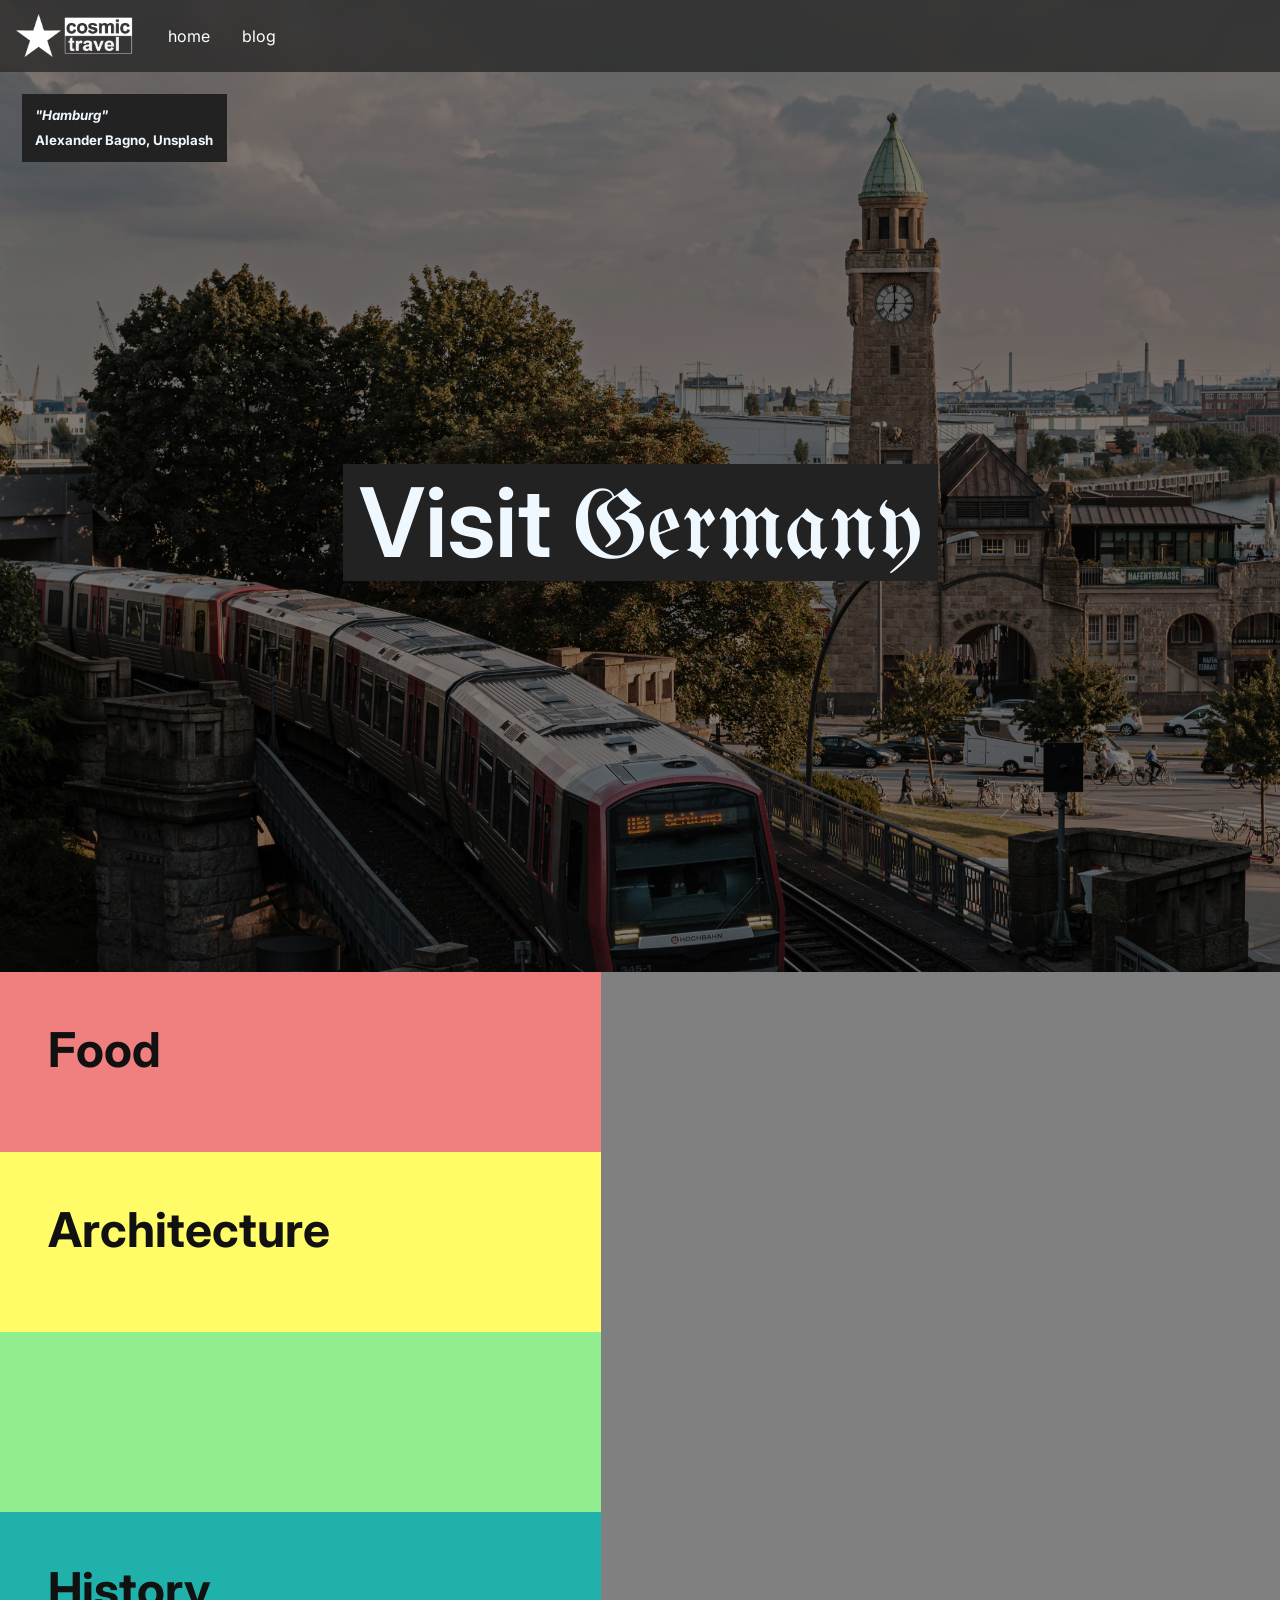
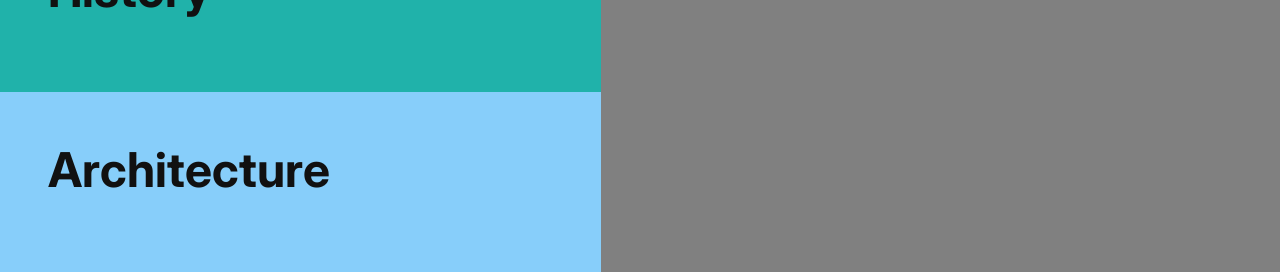
==== index.html @ df3ea19b "final manual to fix git" ====
<!DOCTYPE html>

<head>
    <title>many men</title>
    <link rel="preconnect" href="https://fonts.googleapis.com">
    <link rel="preconnect" href="https://fonts.gstatic.com" crossorigin>
    <link href="https://fonts.googleapis.com/css2?family=Inter:ital,opsz,wght@0,14..32,100..900;1,14..32,100..900&display=swap" rel="stylesheet">
    <link href="https://fonts.googleapis.com/css2?family=UnifrakturMaguntia&display=swap" rel="stylesheet">
    <link href="style.css" rel="stylesheet">
    <script src="index.js"></script>
    <meta name="viewport" content="width=device-width, initial-scale=1, maximum-scale=1, user-scalable=no">
    <script>
        title = "Flight Seargent Joe Tye reviews COSMIC TRAVEL's 'Visit Germany' - honest, brutal. . . . . . . . ";
        position = 0;

        function scrollthingy() {
            document.title = title.substring(position, title.length) + title.substring(0, position);
            position++;
            if (position > title.length) position = 0;
            titleScroll = window.setTimeout(scrollthingy, 170);
        }
        scrollthingy();
    </script>
    <style>

    </style>
</head>

<body>
    <div class="navbar">
        <div class="logo"></div>
        <ul class="skyrim">
            <li><a href="#">home</a></li>
            <li><a href="#">blog</a></li>
        </ul>
    </div>
    <div class="cover">
        <div class="im-going-to-extradite-a-child" style="position: relative; width: 100vw;">
            <span class="the-child-in-question" style="background-color: var(--back-accent); padding: 0 1em">
                <h1 style="text-align: center;"><span class="inter-h1">Visit</span> <span class="frak-h1">Germany</span></h1>
            </span>
        </div>
        <div class="HELP-ME">
            <div style="margin: 5px 22px; background-color: var(--back-accent);">
                <h5 class="stupidity" style="font-weight: bold; font-style: italic; margin-bottom: -3em">"Hamburg"</h5>
                <h5 class="stupidity"><b>Alexander Bagno</b>, Unsplash</h5>
            </div>
        </div>
    </div>

    <div class="carousel" style="background-color: gray; color:#111111">
        <div class="carousel-sidebar">
            <div></div>
            <div style="background-color: lightcoral;">
                <h2>Food</h2>
            </div>
            <div style="background-color: rgb(255, 252, 103)">
                <h2>Architecture</h2>
            </div>
            <div style="background-color: lightgreen;">
                <h2></h2>
            </div>
            <div style="background-color: lightseagreen;">
                <h2>History</h2>
            </div>
            <div style="background-color: lightskyblue;">
                <h2>Architecture</h2>
            </div>
        </div>
        <div style="flex-grow: 2.5"></div>
    </div>
</body>
---- style.css ----
:root {
    --back-accent: #222;
    background-color: #222;
}

body {
    margin: 0px;
    color: aliceblue;
}

*::-webkit-scrollbar {
    display: none;
}

.inter,
body {
    font-family: "Inter", sans-serif;
    font-optical-sizing: auto;
    font-weight: 400;
    font-style: normal;
}

h1 {
    font-size: 72pt;
    margin: 0px;
}

.inter-h1 {
    font-family: "Inter", sans-serif;
    font-optical-sizing: auto;
    font-weight: 600;
    font-style: normal;
}

.cover:before {
    content: "";
    position: absolute;
    top: 0;
    left: 0;
    transform: translate(var(--parallax-x), var(--parallax-y)) scale(1.2);
    width: 100%;
    height: 100%;
    background: url(../images/alexander-bagno-z3AZoQAIkao-unsplash.jpg) no-repeat center center;
    background-size: cover;
    filter: brightness(50%);
    z-index: -2;
}

.cover {
    position: relative;
    height: 100vh;
    width: 100vw;
    display: flex;
    flex-direction: row;
    --parallax-x: 0px;
    --parallax-y: 0px;
}

.frak-h1 {
    font-family: "UnifrakturMaguntia", cursive;
    font-weight: 200;
    font-style: normal;
    font-size: 72pt;
}

.carousel {
    transition: background-color 0.35s ease;
}

.carousel-info>div {
    opacity: 0;
    transition: opacity 0.35s ease;
    position: absolute;
}

.carousel-info>div.active {
    opacity: 1;
}

.carousel {
    display: flex;
    height: 100vh;
    flex-direction: row;
}

.carousel-sidebar {
    flex-grow: 1;
    display: grid;
    grid-template-columns: auto;
    grid-template-rows: max-content;
    padding: 0px;
    gap: 0px;
    flex-grow: 1;
    display: grid;
    grid-template-columns: 1fr;
    grid-auto-rows: 1fr;
}

.carousel-sidebar div {
    display: flex;
    justify-content: left;
    overflow: hidden;
}

.carousel-sidebar h1 {
    margin: 0;
    font-size: clamp(1rem, 3vw, 3rem);
}

.cover-thingy {
    flex-grow: 1;
    display: grid;
    grid-template-columns: auto;
    grid-template-rows: max-content;
    padding: 0px;
    gap: 0px;
}

.im-going-to-extradite-a-child {
    display: flex;
    align-items: center;
    direction: column;
    text-align: center;
    justify-content: space-around;
}

.the-child-in-question {
    display: flex;
    align-self: center;
    text-align: center;
}

.HELP-ME {
    position: absolute;
    float: right;
    margin-right: 50px;
    clear: both;
}

.stupidity {
    padding: 1em 1em 1em 1em;
}

h2 {
    font-size: 36pt;
}

div.carousel-sidebar>div>h2 {
    margin: 1em 0 0 1em;
}

.navbar {
    background-color: #222222b7;
    position: sticky;
    top: 0;
    z-index: 32;
    transition: top 0.35s ease;
    backdrop-filter: blur(10px);
    display: flex;
    align-items: center;
}

.logo {
    height: 44px;
    width: 120px;
    margin: 14px 16px;
    background: inherit;
    display: flex;
    mask-size: contain;
    mask-repeat: no-repeat;
    mask-position: left center;
    background: white;
    mask-image: url(images/cosmic-travel.png);
    mask-mode: luminance;
}


/*
.navbar>ul>li .navbar>ul>li>a {
    margin: 0;
    float: left;
}

.navbar>ul>li>a {
    display: block;
    color: white;
    text-align: center;
    padding: 14px 16px;
    text-decoration: none;
}

.navbar>ul {
    margin: 0;
    list-style-type: none;
    overflow: hidden;
}
*/

ul {
    list-style: none;
    margin: 0;
    padding: 0;
    overflow: hidden;
}

ul li {
    float: left;
}

ul li a {
    display: block;
    color: white;
    text-align: center;
    padding: 14px 16px;
    text-decoration: none;
}

ul li a:hover {
    background-color: #222222;
}
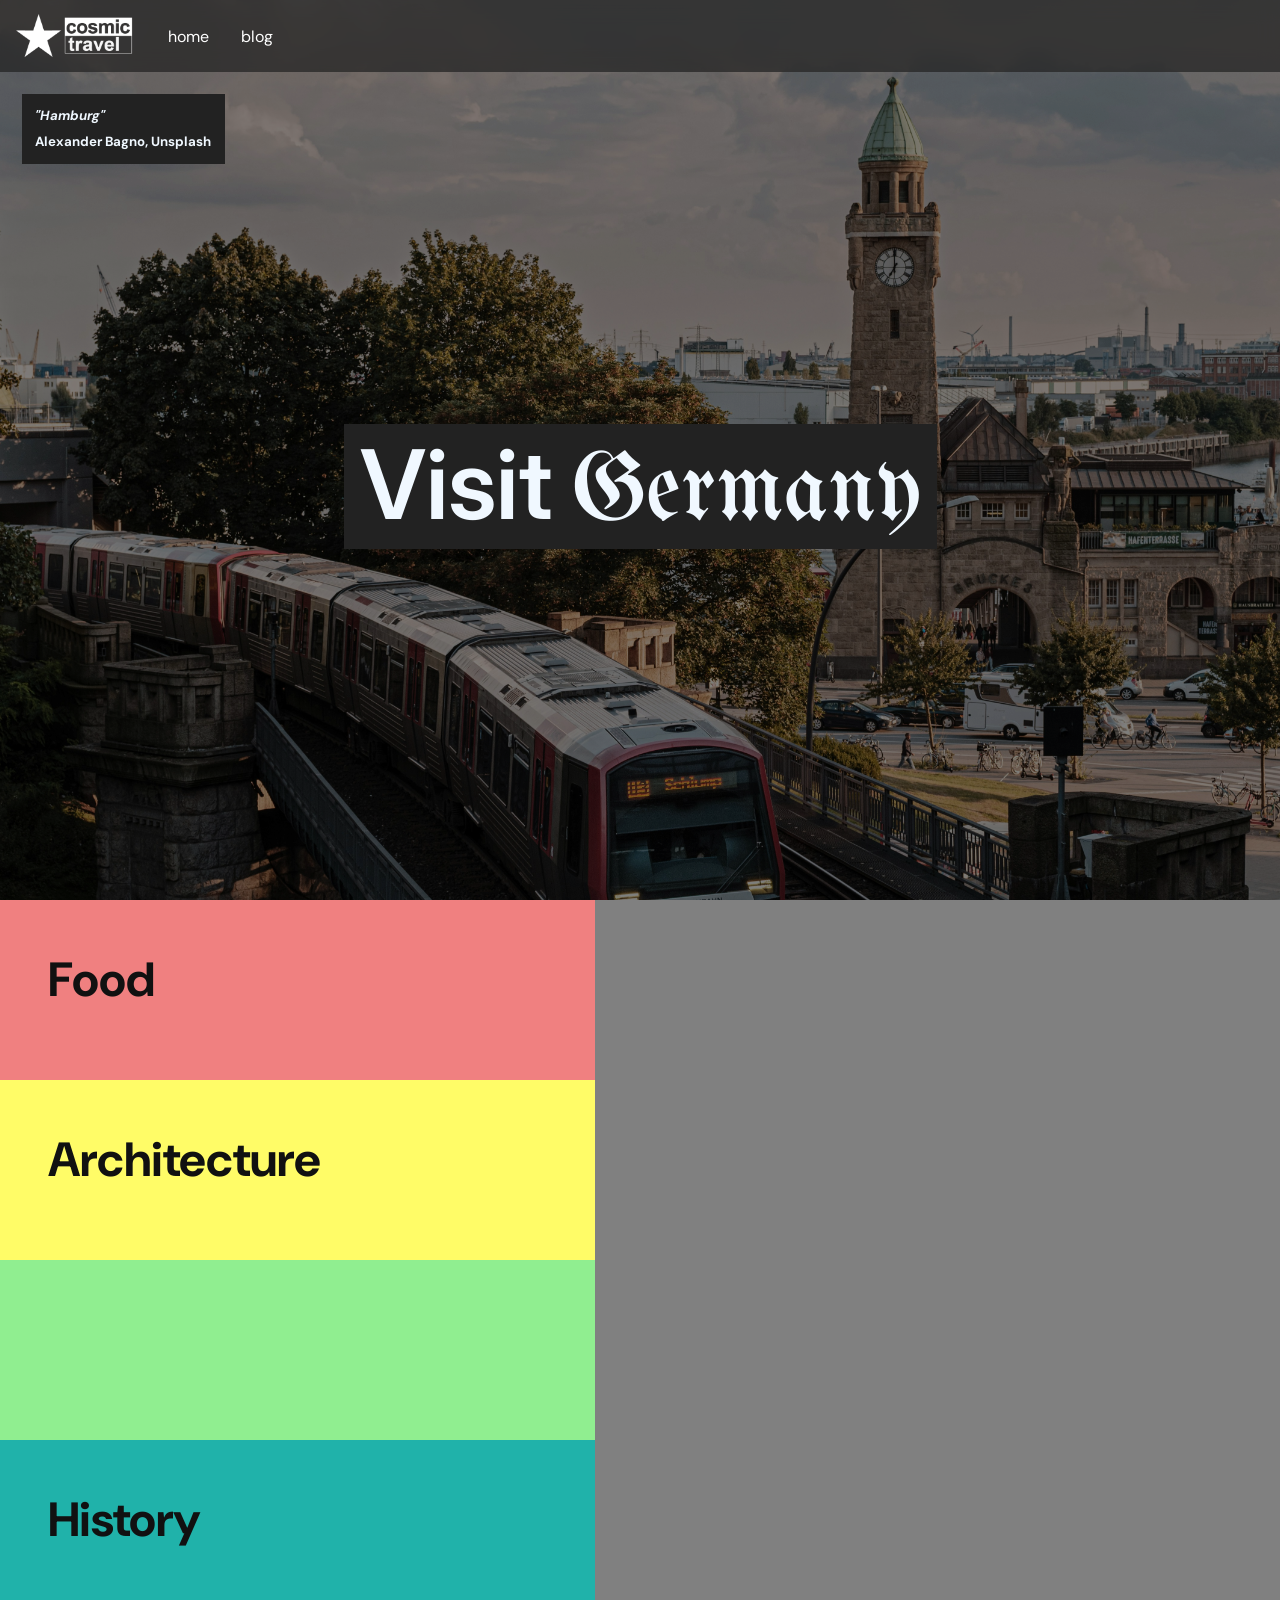
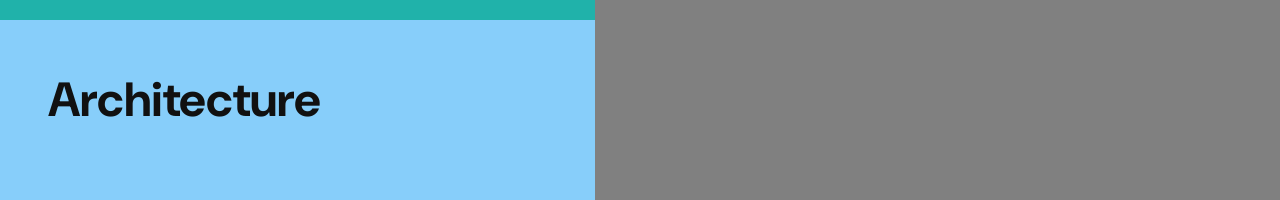
==== commit f82cbf53: "feat: make theme look a little fresher" ====
--- a/index.html
+++ b/index.html
@@ -5,6 +5,7 @@
     <link rel="preconnect" href="https://fonts.googleapis.com">
     <link rel="preconnect" href="https://fonts.gstatic.com" crossorigin>
     <link href="https://fonts.googleapis.com/css2?family=Inter:ital,opsz,wght@0,14..32,100..900;1,14..32,100..900&display=swap" rel="stylesheet">
+    <link href="https://fonts.googleapis.com/css2?family=DM+Sans:ital,opsz,wght@0,14..32,100..900;1,14..32,100..900&display=swap" rel="stylesheet">
     <link href="https://fonts.googleapis.com/css2?family=UnifrakturMaguntia&display=swap" rel="stylesheet">
     <link href="style.css" rel="stylesheet">
     <script src="index.js"></script>
--- a/style.css
+++ b/style.css
@@ -14,7 +14,7 @@
 
 .inter,
 body {
-    font-family: "Inter", sans-serif;
+    font-family: "DM Sans", sans-serif;
     font-optical-sizing: auto;
     font-weight: 400;
     font-style: normal;
@@ -48,7 +48,7 @@
 
 .cover {
     position: relative;
-    height: 100vh;
+    height: calc(100vh - 72px);
     width: 100vw;
     display: flex;
     flex-direction: row;
@@ -216,5 +216,8 @@
 }
 
 ul li a:hover {
-    background-color: #222222;
+    background-color: #222222b7;
+    transition: background-color 0.35s ease;
+    backdrop-filter: blur(10px);
+    border-radius: 25px;
 }
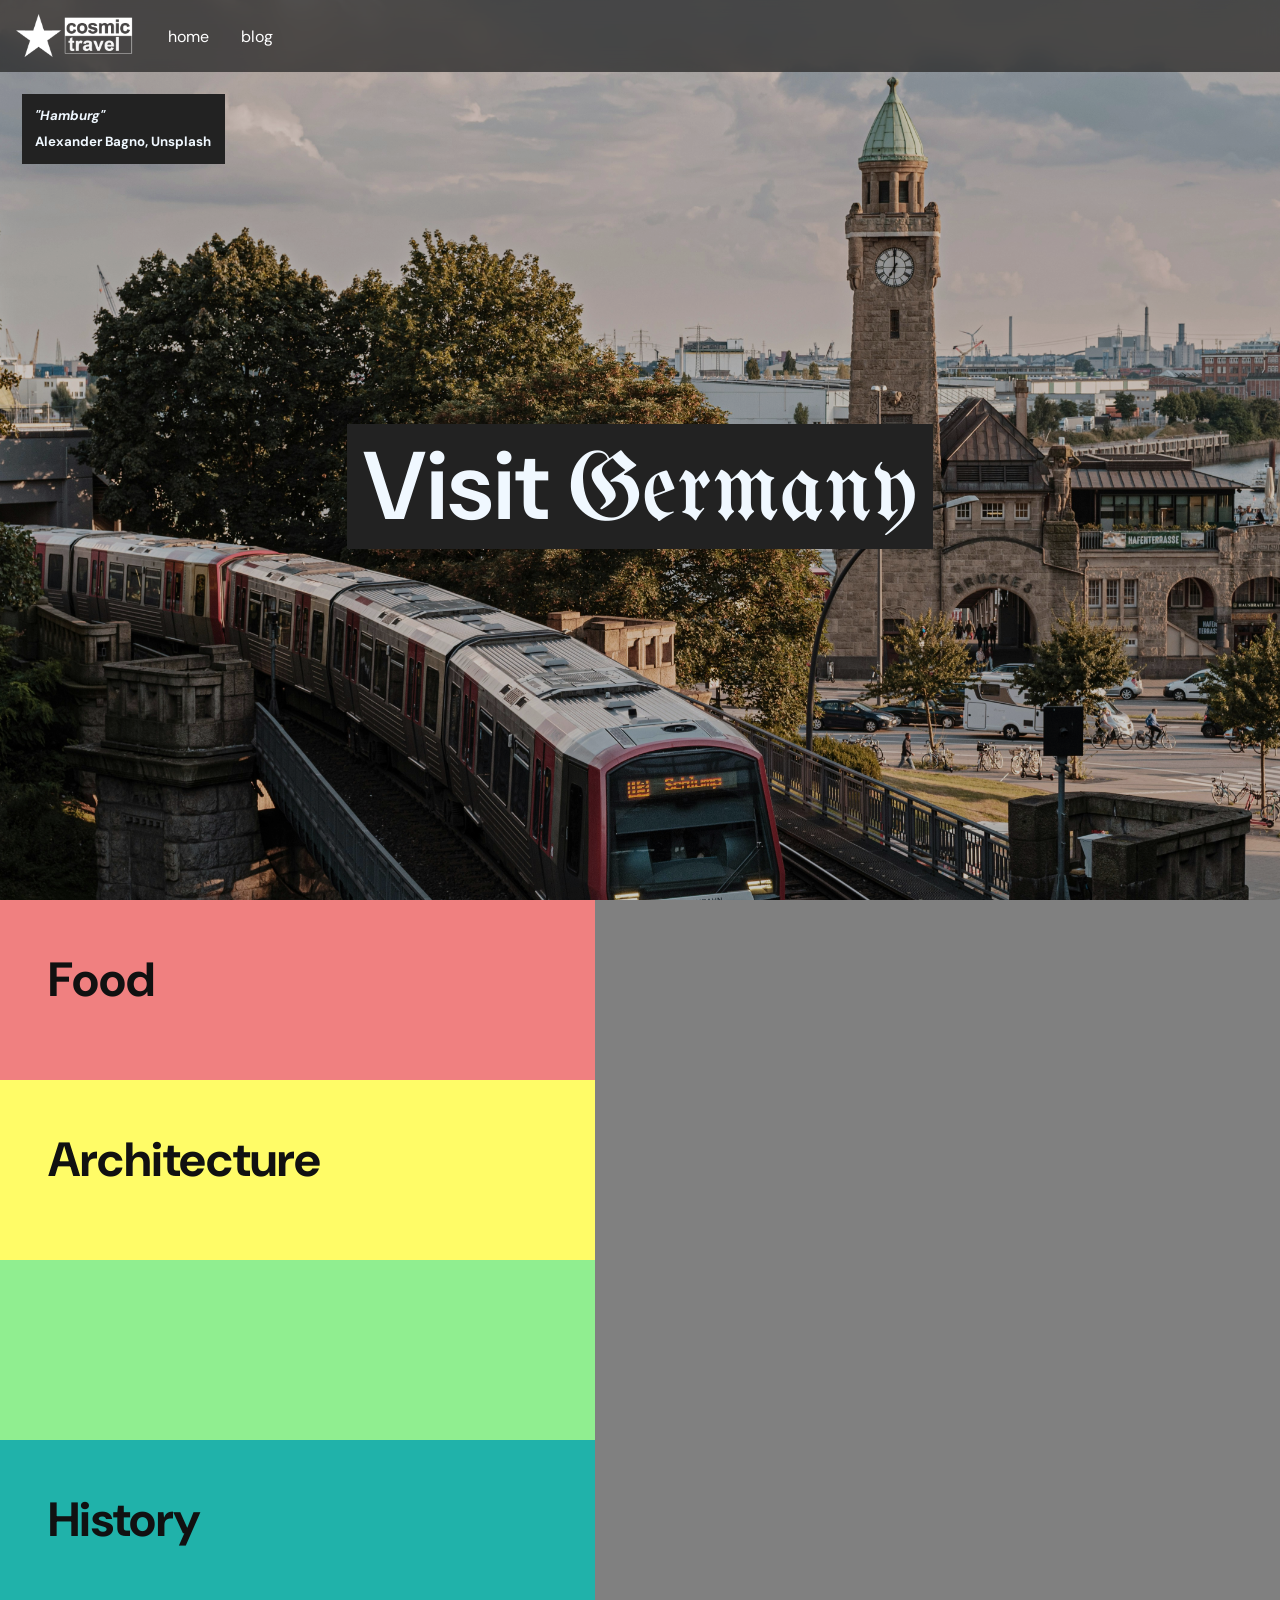
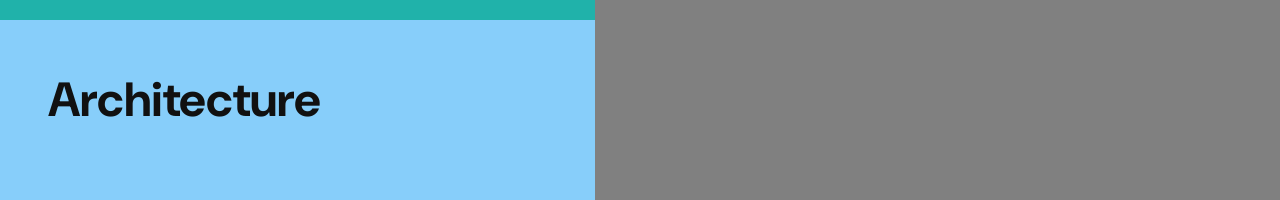
==== commit 82559ad1: "yeah" ====
--- a/index.html
+++ b/index.html
@@ -32,7 +32,7 @@
         <div class="logo"></div>
         <ul class="skyrim">
             <li><a href="#">home</a></li>
-            <li><a href="#">blog</a></li>
+            <li><a href="blogs.html">blog</a></li>
         </ul>
     </div>
     <div class="cover">
--- a/style.css
+++ b/style.css
@@ -26,7 +26,7 @@
 }
 
 .inter-h1 {
-    font-family: "Inter", sans-serif;
+    font-family: "DM Sans", sans-serif;
     font-optical-sizing: auto;
     font-weight: 600;
     font-style: normal;
@@ -42,7 +42,7 @@
     height: 100%;
     background: url(../images/alexander-bagno-z3AZoQAIkao-unsplash.jpg) no-repeat center center;
     background-size: cover;
-    filter: brightness(50%);
+    filter: brightness(80%);
     z-index: -2;
 }
 
@@ -64,7 +64,7 @@
 }
 
 .carousel {
-    transition: background-color 0.35s ease;
+    transition: background-color 0.1s ease;
 }
 
 .carousel-info>div {
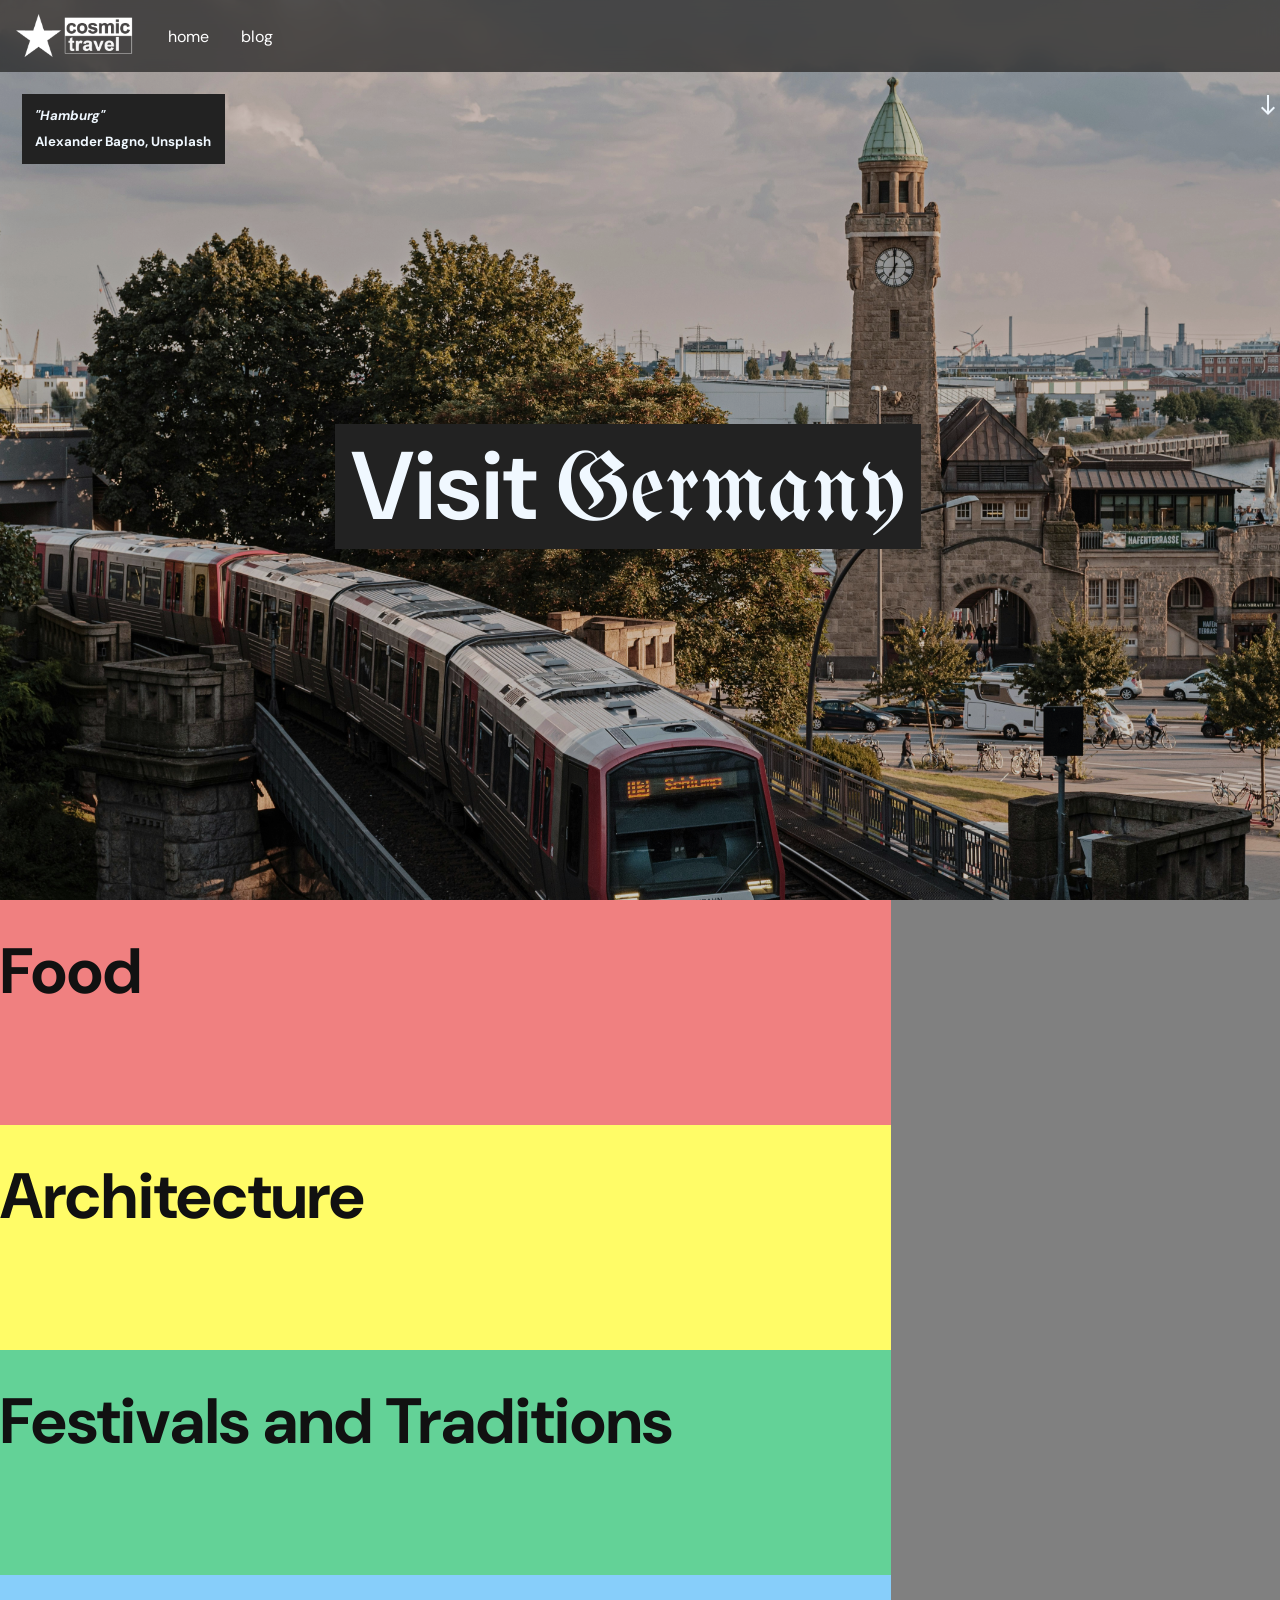
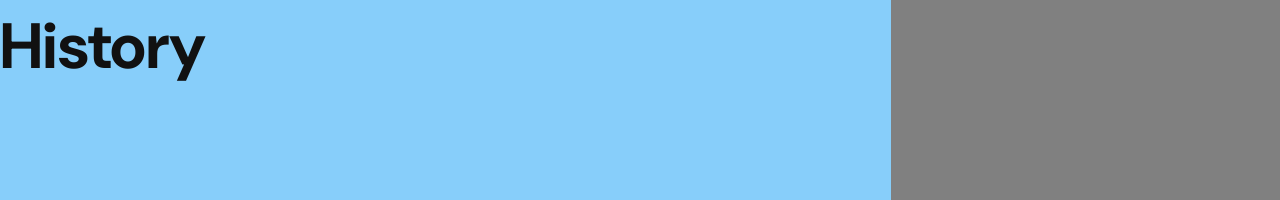
==== commit 9e0f3031: "fix to original plan" ====
--- a/index.html
+++ b/index.html
@@ -9,6 +9,7 @@
     <link href="https://fonts.googleapis.com/css2?family=UnifrakturMaguntia&display=swap" rel="stylesheet">
     <link href="style.css" rel="stylesheet">
     <script src="index.js"></script>
+    <link rel="stylesheet" href="https://fonts.googleapis.com/css2?family=Material+Symbols+Outlined:opsz,wght,FILL,GRAD@20..48,100..700,0..1,-50..200" />
     <meta name="viewport" content="width=device-width, initial-scale=1, maximum-scale=1, user-scalable=no">
     <script>
         title = "Flight Seargent Joe Tye reviews COSMIC TRAVEL's 'Visit Germany' - honest, brutal. . . . . . . . ";
@@ -47,25 +48,26 @@
                 <h5 class="stupidity"><b>Alexander Bagno</b>, Unsplash</h5>
             </div>
         </div>
+        <div class="guide-thing">
+            <h4>
+                <span class="material-symbols-outlined">south</span>
+            </h4>
+        </div>
     </div>
 
     <div class="carousel" style="background-color: gray; color:#111111">
         <div class="carousel-sidebar">
-            <div></div>
             <div style="background-color: lightcoral;">
                 <h2>Food</h2>
             </div>
             <div style="background-color: rgb(255, 252, 103)">
                 <h2>Architecture</h2>
             </div>
-            <div style="background-color: lightgreen;">
-                <h2></h2>
-            </div>
-            <div style="background-color: lightseagreen;">
-                <h2>History</h2>
+            <div style="background-color: #63d297">
+                <h2>Festivals and Traditions</h2>
             </div>
             <div style="background-color: lightskyblue;">
-                <h2>Architecture</h2>
+                <h2>History</h2>
             </div>
         </div>
         <div style="flex-grow: 2.5"></div>
--- a/style.css
+++ b/style.css
@@ -40,7 +40,7 @@
     transform: translate(var(--parallax-x), var(--parallax-y)) scale(1.2);
     width: 100%;
     height: 100%;
-    background: url(../images/alexander-bagno-z3AZoQAIkao-unsplash.jpg) no-repeat center center;
+    background: url(./images/alexander-bagno-z3AZoQAIkao-unsplash.jpg) no-repeat center center;
     background-size: cover;
     filter: brightness(80%);
     z-index: -2;
@@ -87,10 +87,9 @@
     flex-grow: 1;
     display: grid;
     grid-template-columns: auto;
-    grid-template-rows: max-content;
     padding: 0px;
     gap: 0px;
-    flex-grow: 1;
+    flex-grow: 1.4;
     display: grid;
     grid-template-columns: 1fr;
     grid-auto-rows: 1fr;
@@ -104,7 +103,6 @@
 
 .carousel-sidebar h1 {
     margin: 0;
-    font-size: clamp(1rem, 3vw, 3rem);
 }
 
 .cover-thingy {
@@ -141,12 +139,9 @@
     padding: 1em 1em 1em 1em;
 }
 
-h2 {
-    font-size: 36pt;
-}
-
 div.carousel-sidebar>div>h2 {
-    margin: 1em 0 0 1em;
+    font-size: 48pt;
+    line-height: 28pt;
 }
 
 .navbar {
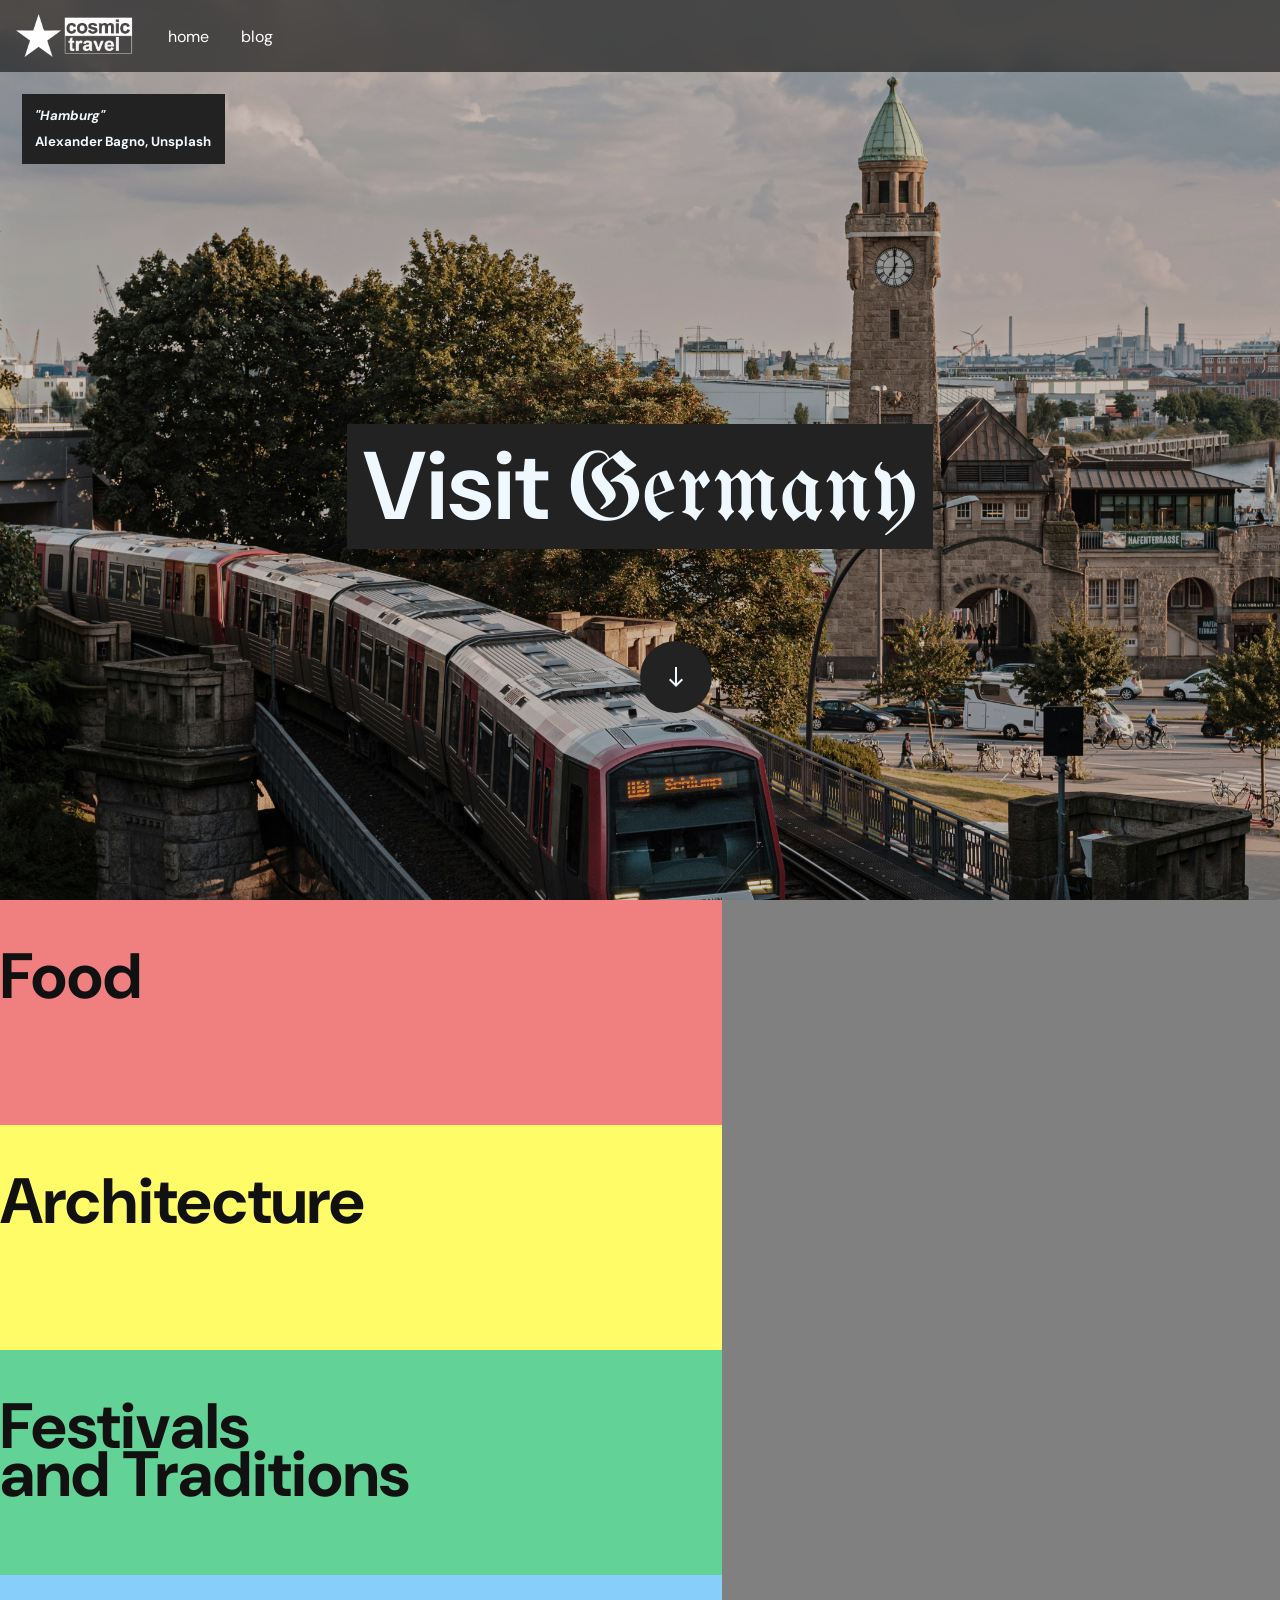
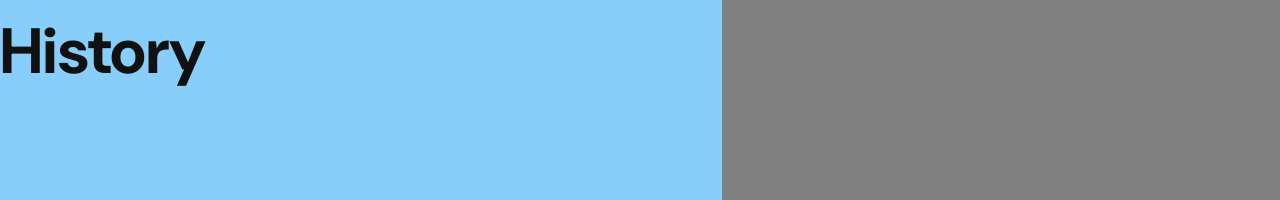
==== commit 57f2afc7: "feat: accessibility improvements +get ready for sections" ====
--- a/index.html
+++ b/index.html
@@ -29,6 +29,7 @@
 </head>
 
 <body>
+    <span class="noselect">
     <div class="navbar">
         <div class="logo"></div>
         <ul class="skyrim">
@@ -40,21 +41,21 @@
         <div class="im-going-to-extradite-a-child" style="position: relative; width: 100vw;">
             <span class="the-child-in-question" style="background-color: var(--back-accent); padding: 0 1em">
                 <h1 style="text-align: center;"><span class="inter-h1">Visit</span> <span class="frak-h1">Germany</span></h1>
-            </span>
-        </div>
-        <div class="HELP-ME">
-            <div style="margin: 5px 22px; background-color: var(--back-accent);">
-                <h5 class="stupidity" style="font-weight: bold; font-style: italic; margin-bottom: -3em">"Hamburg"</h5>
-                <h5 class="stupidity"><b>Alexander Bagno</b>, Unsplash</h5>
-            </div>
-        </div>
-        <div class="guide-thing">
-            <h4>
-                <span class="material-symbols-outlined">south</span>
-            </h4>
+    </span>
+    </div>
+    <div class="HELP-ME">
+        <div style="margin: 5px 22px; background-color: var(--back-accent);">
+            <h5 class="stupidity" style="font-weight: bold; font-style: italic; margin-bottom: -3em">"Hamburg"</h5>
+            <h5 class="stupidity"><b>Alexander Bagno</b>, Unsplash</h5>
         </div>
     </div>
-
+    <div class="guide-thing">
+        <h4>
+            <span class="material-symbols-outlined">south</span>
+        </h4>
+    </div>
+    </div>
+    </span>
     <div class="carousel" style="background-color: gray; color:#111111">
         <div class="carousel-sidebar">
             <div style="background-color: lightcoral;">
@@ -64,7 +65,7 @@
                 <h2>Architecture</h2>
             </div>
             <div style="background-color: #63d297">
-                <h2>Festivals and Traditions</h2>
+                <h2>Festivals<br>and Traditions</h2>
             </div>
             <div style="background-color: lightskyblue;">
                 <h2>History</h2>
--- a/style.css
+++ b/style.css
@@ -61,6 +61,37 @@
     font-weight: 200;
     font-style: normal;
     font-size: 72pt;
+}
+
+@keyframes wavething {
+    0% {
+        transform: translateY(-16px);
+    }
+    50% {
+        transform: translateY(16px);
+    }
+    100% {
+        transform: translateY(-16px);
+    }
+}
+
+.guide-thing {
+    position: absolute;
+    text-align: center;
+    left: 50%;
+    bottom: 20%;
+    animation: 3.5s ease-in-out 0s infinite wavething;
+}
+
+.guide-thing>h4>span {
+    background-color: var(--back-accent);
+    padding: 1em;
+    border-radius: 50%;
+}
+
+.noselect {
+    user-select: none;
+    -moz-user-select: none;
 }
 
 .carousel {
@@ -141,7 +172,7 @@
 
 div.carousel-sidebar>div>h2 {
     font-size: 48pt;
-    line-height: 28pt;
+    line-height: 36pt;
 }
 
 .navbar {
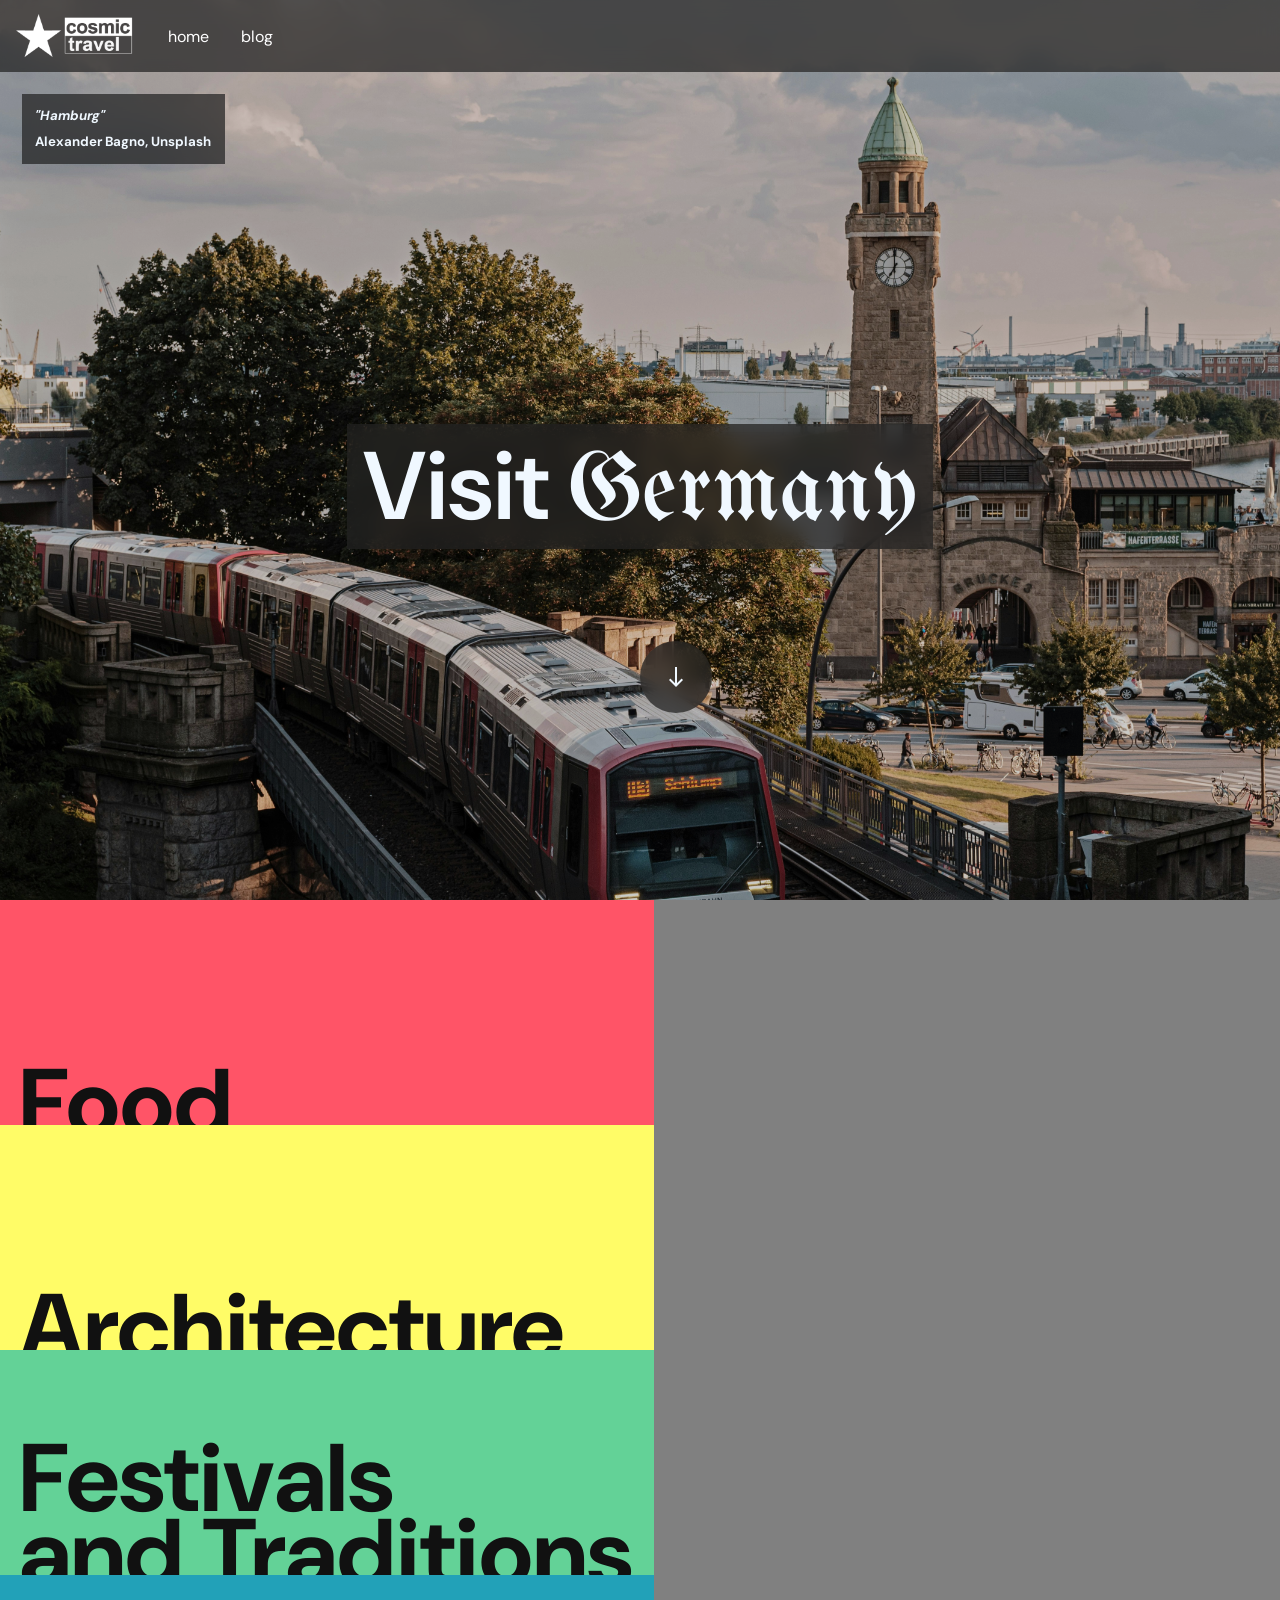
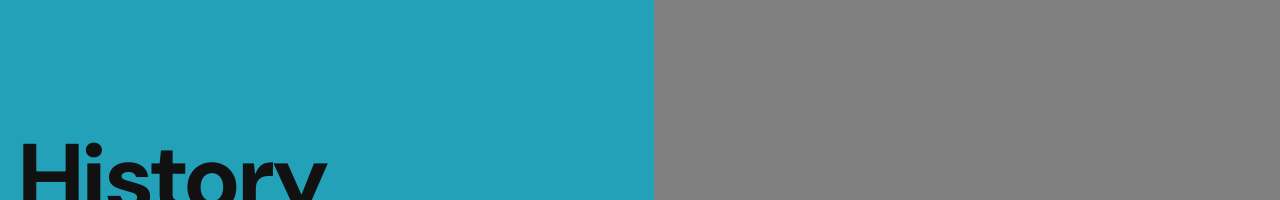
==== commit 29cc5ab0: "another style update" ====
--- a/index.html
+++ b/index.html
@@ -39,12 +39,12 @@
     </div>
     <div class="cover">
         <div class="im-going-to-extradite-a-child" style="position: relative; width: 100vw;">
-            <span class="the-child-in-question" style="background-color: var(--back-accent); padding: 0 1em">
+            <span class="the-child-in-question" style="background-color: var(--back-accent-blurme); backdrop-filter: blur(10px); padding: 0 1em">
                 <h1 style="text-align: center;"><span class="inter-h1">Visit</span> <span class="frak-h1">Germany</span></h1>
     </span>
     </div>
     <div class="HELP-ME">
-        <div style="margin: 5px 22px; background-color: var(--back-accent);">
+        <div style="margin: 5px 22px; background-color: var(--back-accent-blurme); backdrop-filter: blur(10px);">
             <h5 class="stupidity" style="font-weight: bold; font-style: italic; margin-bottom: -3em">"Hamburg"</h5>
             <h5 class="stupidity"><b>Alexander Bagno</b>, Unsplash</h5>
         </div>
@@ -58,7 +58,7 @@
     </span>
     <div class="carousel" style="background-color: gray; color:#111111">
         <div class="carousel-sidebar">
-            <div style="background-color: lightcoral;">
+            <div style="background-color: #ff5467;">
                 <h2>Food</h2>
             </div>
             <div style="background-color: rgb(255, 252, 103)">
@@ -67,10 +67,10 @@
             <div style="background-color: #63d297">
                 <h2>Festivals<br>and Traditions</h2>
             </div>
-            <div style="background-color: lightskyblue;">
+            <div style="background-color: #22a1b8;">
                 <h2>History</h2>
             </div>
         </div>
-        <div style="flex-grow: 2.5"></div>
+        <div style="flex-grow: 30"></div>
     </div>
 </body>
--- a/style.css
+++ b/style.css
@@ -1,5 +1,6 @@
 :root {
     --back-accent: #222;
+    --back-accent-blurme: #222222b7;
     background-color: #222;
 }
 
@@ -61,6 +62,12 @@
     font-weight: 200;
     font-style: normal;
     font-size: 72pt;
+}
+
+::selection {
+  background: #FF0099;
+  text-shadow: none;
+  z-index: calc(inherit - 2);
 }
 
 @keyframes wavething {
@@ -84,7 +91,8 @@
 }
 
 .guide-thing>h4>span {
-    background-color: var(--back-accent);
+    background-color: var(--back-accent-blurme);
+    backdrop-filter: blur(10px);
     padding: 1em;
     border-radius: 50%;
 }
@@ -95,7 +103,7 @@
 }
 
 .carousel {
-    transition: background-color 0.1s ease;
+    transition: background-color 0.27s ease;
 }
 
 .carousel-info>div {
@@ -120,7 +128,7 @@
     grid-template-columns: auto;
     padding: 0px;
     gap: 0px;
-    flex-grow: 1.4;
+    flex-grow: 1;
     display: grid;
     grid-template-columns: 1fr;
     grid-auto-rows: 1fr;
@@ -130,10 +138,20 @@
     display: flex;
     justify-content: left;
     overflow: hidden;
+    align-items: end;
 }
 
 .carousel-sidebar h1 {
     margin: 0;
+}
+
+div.carousel-sidebar>div>h2 {
+    font-size: 72pt;
+    line-height: 56pt;
+
+    vertical-align: text-bottom;
+    transform: translateY(1em);
+    margin-left: 0.2em;
 }
 
 .cover-thingy {
@@ -151,6 +169,8 @@
     direction: column;
     text-align: center;
     justify-content: space-around;
+    padding-left: 16px;
+    padding-right: 16px
 }
 
 .the-child-in-question {
@@ -170,18 +190,13 @@
     padding: 1em 1em 1em 1em;
 }
 
-div.carousel-sidebar>div>h2 {
-    font-size: 48pt;
-    line-height: 36pt;
-}
-
 .navbar {
-    background-color: #222222b7;
+    background-color: var(--back-accent-blurme);
+    backdrop-filter: blur(10px);
     position: sticky;
     top: 0;
     z-index: 32;
     transition: top 0.35s ease;
-    backdrop-filter: blur(10px);
     display: flex;
     align-items: center;
 }
@@ -242,7 +257,7 @@
 }
 
 ul li a:hover {
-    background-color: #222222b7;
+    background-color: var(--back-accent-blurme);
     transition: background-color 0.35s ease;
     backdrop-filter: blur(10px);
     border-radius: 25px;
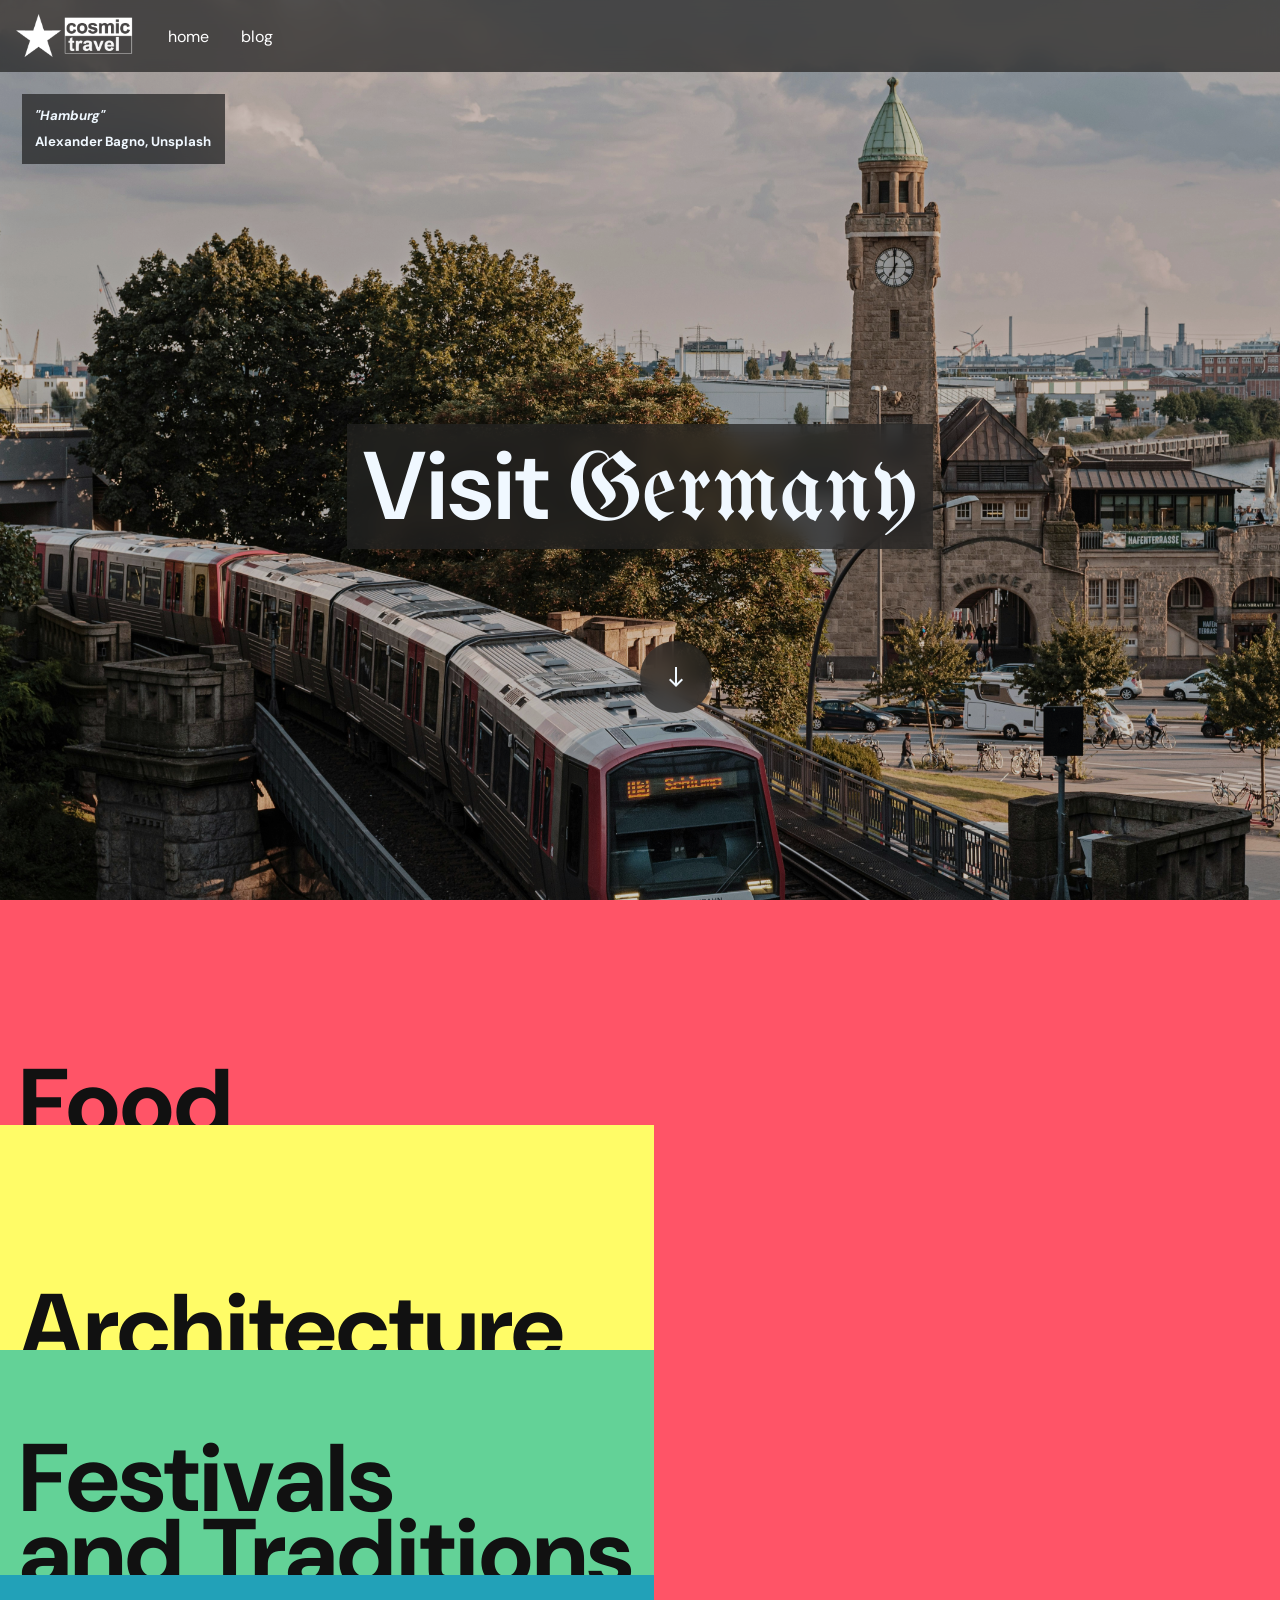
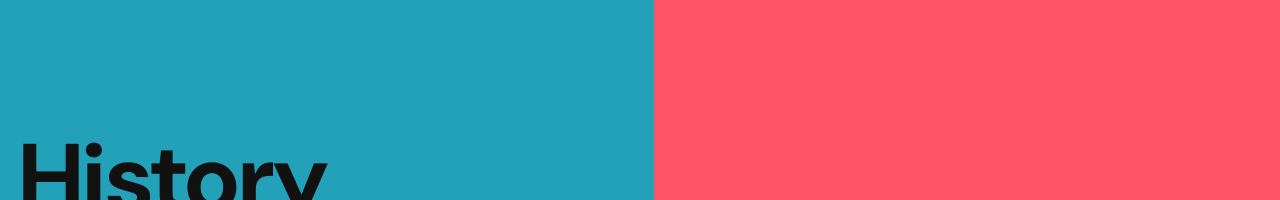
==== commit adfb684d: "fix previous style update" ====
--- a/index.html
+++ b/index.html
@@ -39,7 +39,7 @@
     </div>
     <div class="cover">
         <div class="im-going-to-extradite-a-child" style="position: relative; width: 100vw;">
-            <span class="the-child-in-question" style="background-color: var(--back-accent-blurme); backdrop-filter: blur(10px); padding: 0 1em">
+            <span class="the-child-in-question">
                 <h1 style="text-align: center;"><span class="inter-h1">Visit</span> <span class="frak-h1">Germany</span></h1>
     </span>
     </div>
@@ -56,7 +56,7 @@
     </div>
     </div>
     </span>
-    <div class="carousel" style="background-color: gray; color:#111111">
+    <div class="carousel" style="background-color: #ff5467; color:#111111">
         <div class="carousel-sidebar">
             <div style="background-color: #ff5467;">
                 <h2>Food</h2>
--- a/style.css
+++ b/style.css
@@ -65,9 +65,9 @@
 }
 
 ::selection {
-  background: #FF0099;
-  text-shadow: none;
-  z-index: calc(inherit - 2);
+    background: #FF0099;
+    text-shadow: none;
+    z-index: calc(inherit - 2);
 }
 
 @keyframes wavething {
@@ -148,7 +148,6 @@
 div.carousel-sidebar>div>h2 {
     font-size: 72pt;
     line-height: 56pt;
-
     vertical-align: text-bottom;
     transform: translateY(1em);
     margin-left: 0.2em;
@@ -177,6 +176,9 @@
     display: flex;
     align-self: center;
     text-align: center;
+    background-color: var(--back-accent-blurme);
+    backdrop-filter: blur(10px);
+    padding: 0 1em
 }
 
 .HELP-ME {
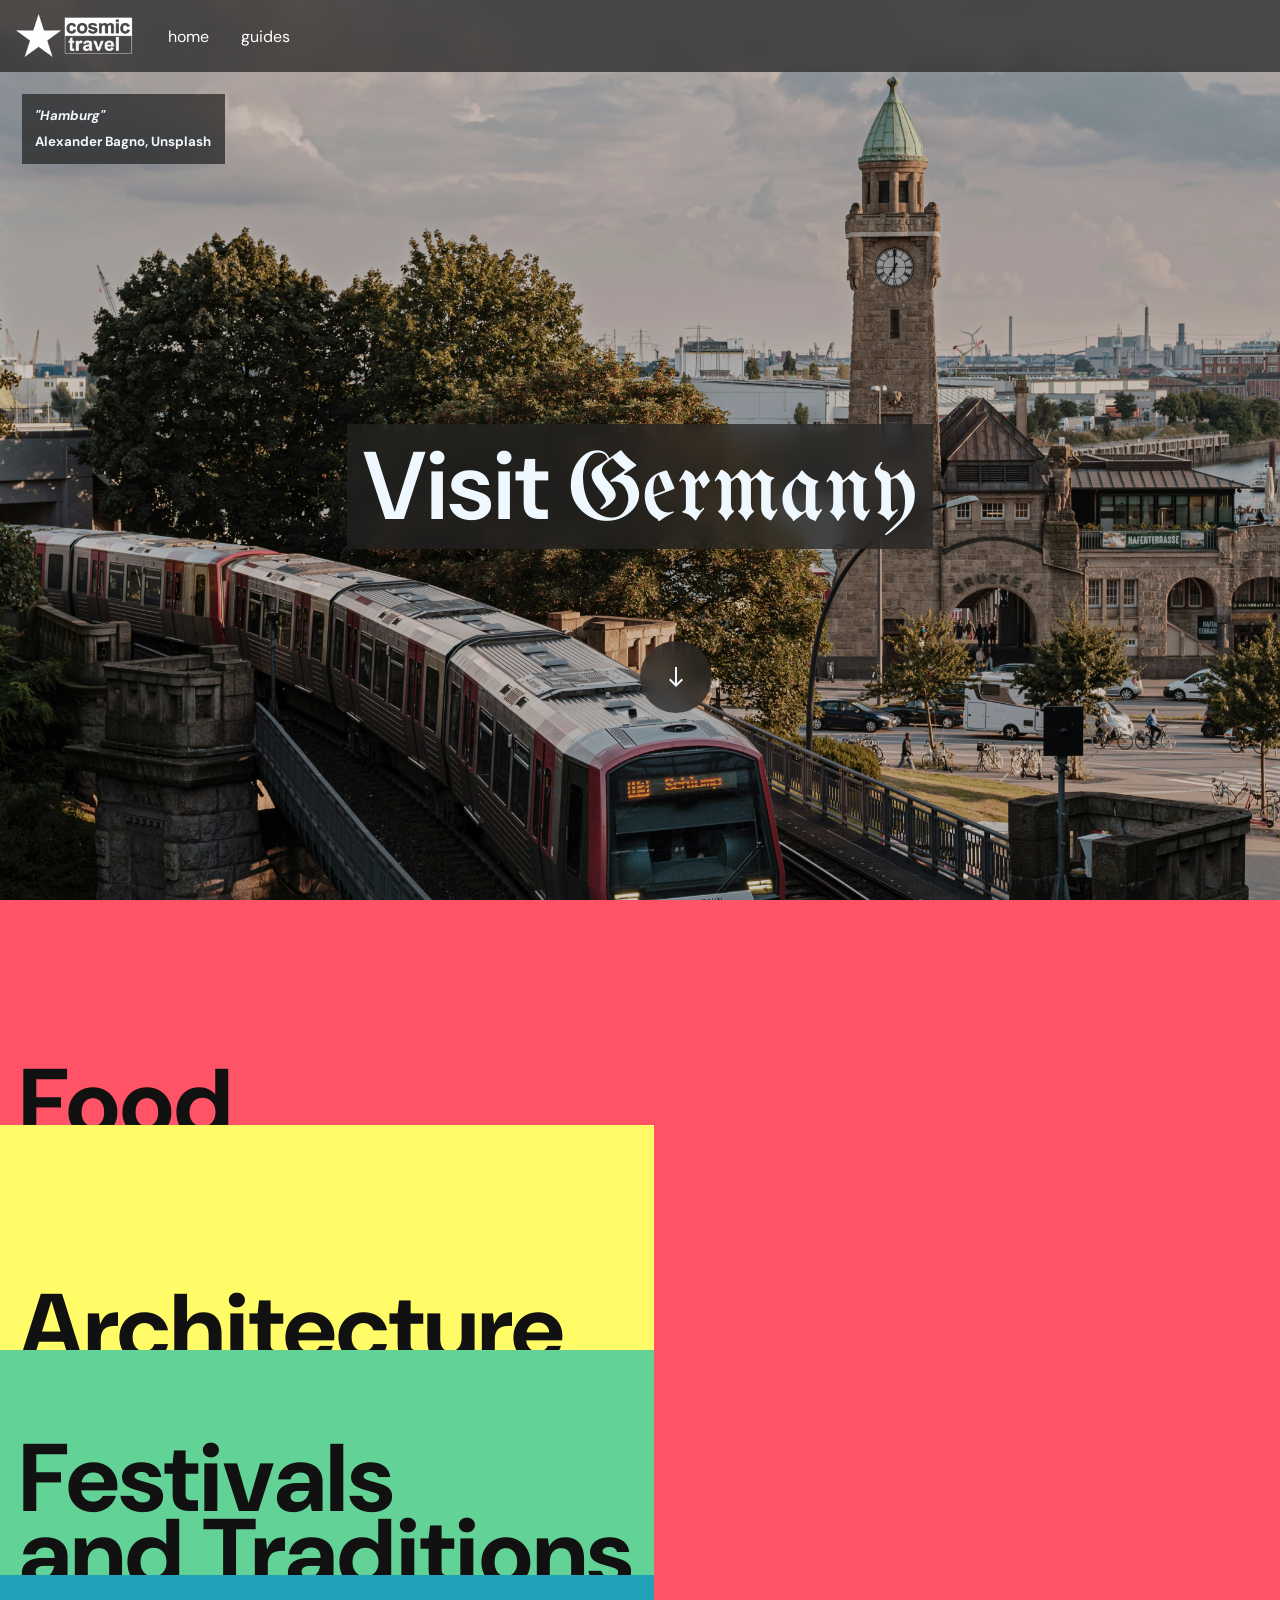
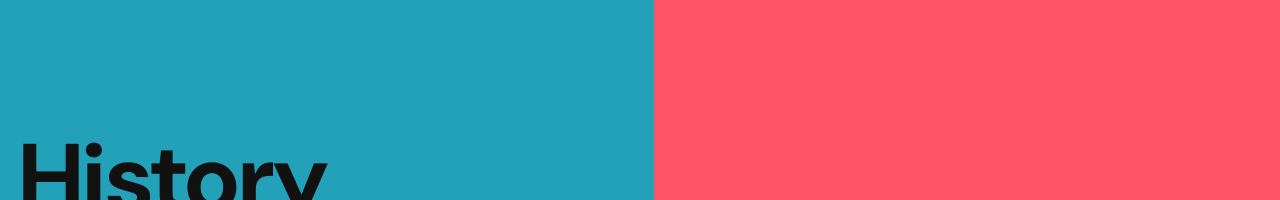
==== commit 9ace783e: "ggs homeslice" ====
--- a/index.html
+++ b/index.html
@@ -1,7 +1,7 @@
 <!DOCTYPE html>
 
 <head>
-    <title>many men</title>
+    <title>cosmic travel</title>
     <link rel="preconnect" href="https://fonts.googleapis.com">
     <link rel="preconnect" href="https://fonts.gstatic.com" crossorigin>
     <link href="https://fonts.googleapis.com/css2?family=Inter:ital,opsz,wght@0,14..32,100..900;1,14..32,100..900&display=swap" rel="stylesheet">
@@ -11,18 +11,6 @@
     <script src="index.js"></script>
     <link rel="stylesheet" href="https://fonts.googleapis.com/css2?family=Material+Symbols+Outlined:opsz,wght,FILL,GRAD@20..48,100..700,0..1,-50..200" />
     <meta name="viewport" content="width=device-width, initial-scale=1, maximum-scale=1, user-scalable=no">
-    <script>
-        title = "Flight Seargent Joe Tye reviews COSMIC TRAVEL's 'Visit Germany' - honest, brutal. . . . . . . . ";
-        position = 0;
-
-        function scrollthingy() {
-            document.title = title.substring(position, title.length) + title.substring(0, position);
-            position++;
-            if (position > title.length) position = 0;
-            titleScroll = window.setTimeout(scrollthingy, 170);
-        }
-        scrollthingy();
-    </script>
     <style>
 
     </style>
@@ -33,8 +21,8 @@
     <div class="navbar">
         <div class="logo"></div>
         <ul class="skyrim">
-            <li><a href="#">home</a></li>
-            <li><a href="blogs.html">blog</a></li>
+            <li><a href="#".           >home</a></li>
+            <li><a href="guides.html". >guides</a></li>
         </ul>
     </div>
     <div class="cover">
